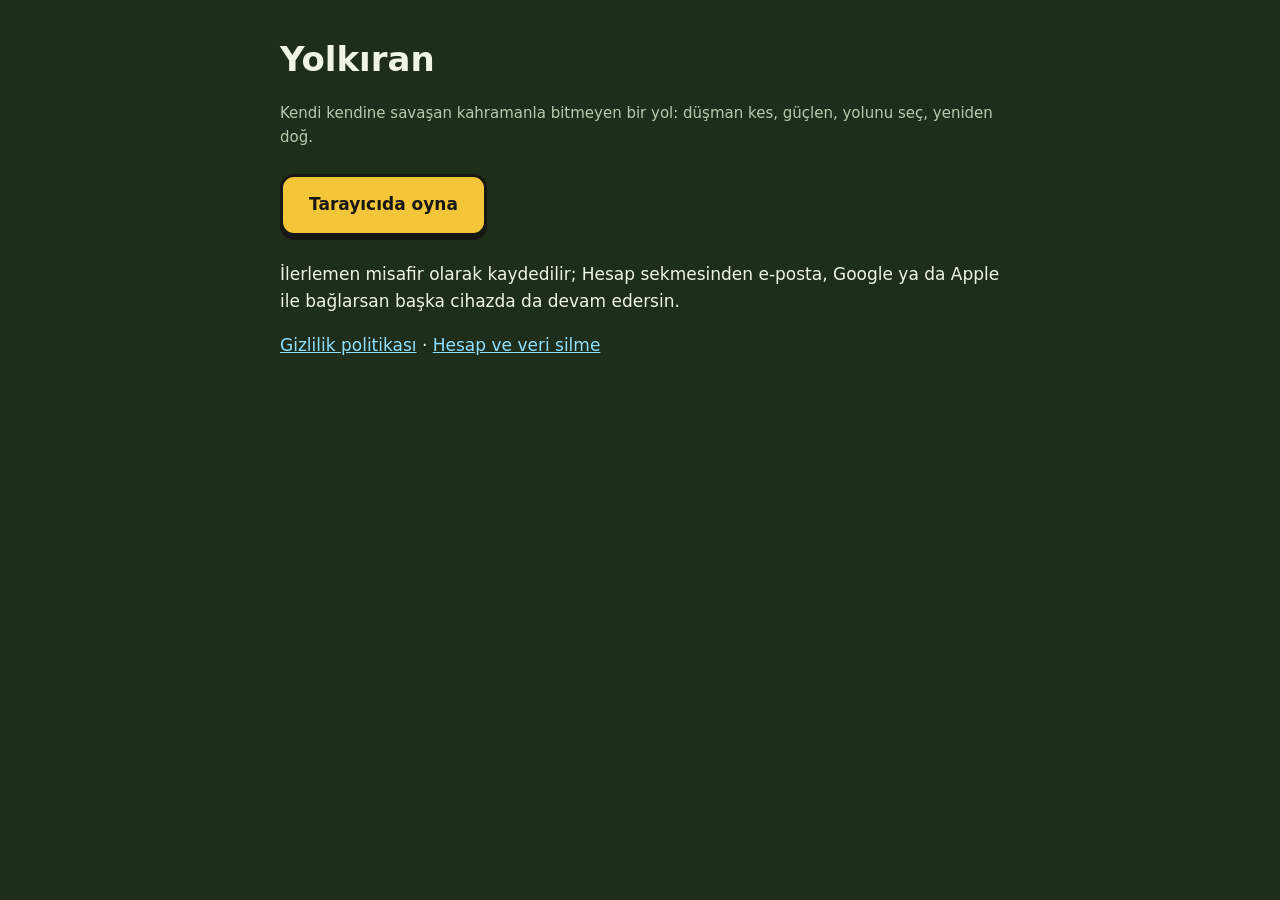
==== index.html @ 31795966 "Yolkıran: tarayıcı sürümü, gizlilik ve hesap silme sayfaları" ====
<!doctype html><html lang="tr"><head><meta charset="utf-8"><meta name="viewport" content="width=device-width, initial-scale=1"><title>Yolkıran</title><link rel="stylesheet" href="stil.css"></head><body><main>
<h1>Yolkıran</h1>
<p class="muted">Kendi kendine savaşan kahramanla bitmeyen bir yol: düşman kes, güçlen, yolunu seç, yeniden doğ.</p>
<p><a class="btn" href="oyna/">Tarayıcıda oyna</a></p>
<p>İlerlemen misafir olarak kaydedilir; Hesap sekmesinden e-posta, Google ya da Apple ile bağlarsan başka cihazda da devam edersin.</p>
<p><a href="gizlilik.html">Gizlilik politikası</a> · <a href="hesap-silme.html">Hesap ve veri silme</a></p>
</main></body></html>
---- stil.css ----
:root { color-scheme: dark; }
body { margin: 0; background: #1f2e1a; color: #eef4e6; font: 17px/1.6 ui-rounded, system-ui, -apple-system, 'Segoe UI', Roboto, sans-serif; }
main { max-width: 720px; margin: 0 auto; padding: 32px 20px 64px; }
h1 { font-size: 34px; margin: 0 0 4px; } h2 { font-size: 21px; margin: 32px 0 6px; color: #f3c63a; }
a { color: #8fe0ff; } .muted { color: #b9c9ad; font-size: 15px; }
.btn { display: inline-block; background: #f3c63a; color: #171714; font-weight: 900; text-decoration: none; padding: 14px 26px; border-radius: 14px; border: 3px solid #171714; box-shadow: 0 4px 0 #171714; margin: 8px 8px 8px 0; }
li { margin: 4px 0; }
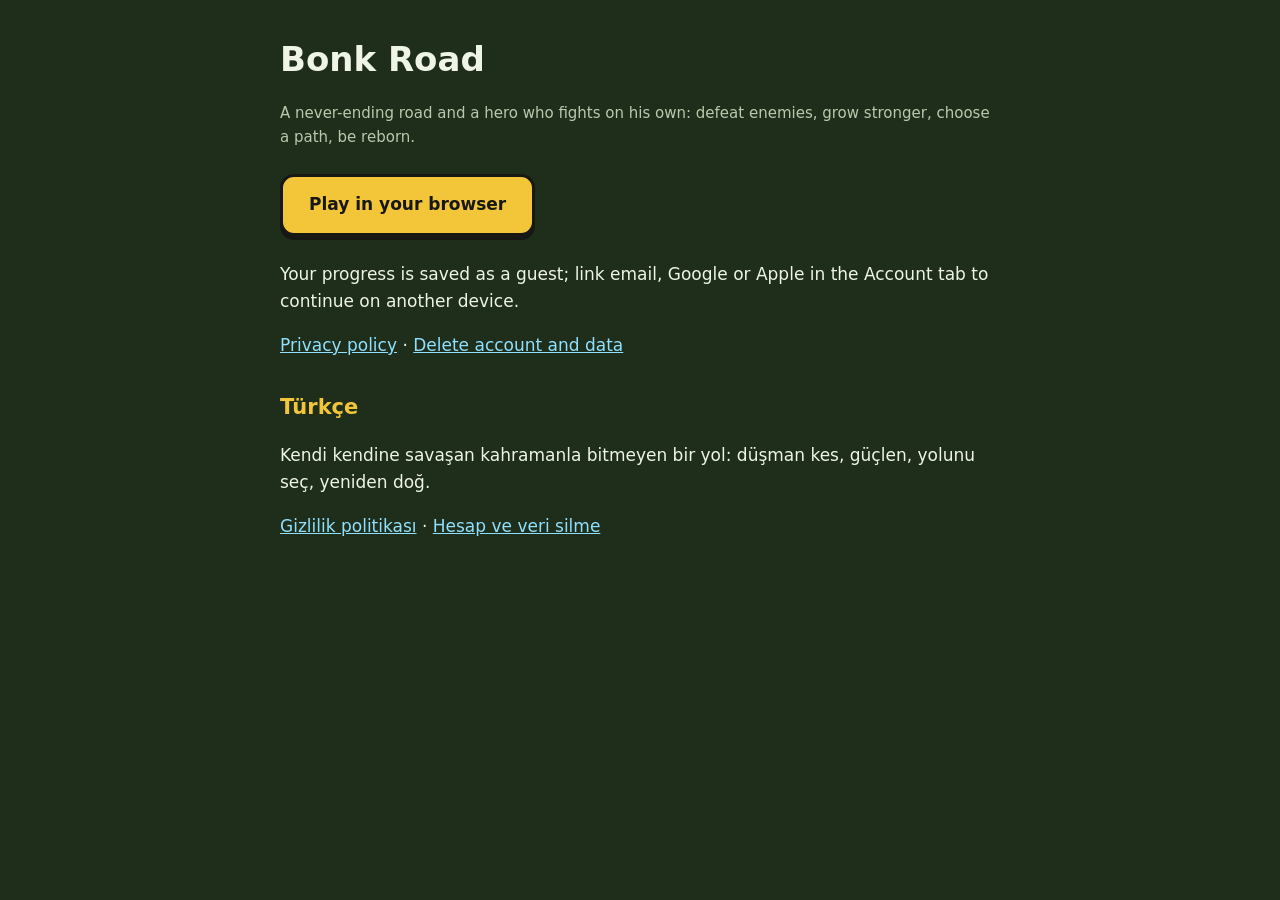
==== commit 4ea4e8f6: "Bonk Road: yeni ad, İngilizce, iki dilli sayfalar" ====
--- a/index.html
+++ b/index.html
@@ -1,7 +1,10 @@
-<!doctype html><html lang="tr"><head><meta charset="utf-8"><meta name="viewport" content="width=device-width, initial-scale=1"><title>Yolkıran</title><link rel="stylesheet" href="stil.css"></head><body><main>
-<h1>Yolkıran</h1>
-<p class="muted">Kendi kendine savaşan kahramanla bitmeyen bir yol: düşman kes, güçlen, yolunu seç, yeniden doğ.</p>
-<p><a class="btn" href="oyna/">Tarayıcıda oyna</a></p>
-<p>İlerlemen misafir olarak kaydedilir; Hesap sekmesinden e-posta, Google ya da Apple ile bağlarsan başka cihazda da devam edersin.</p>
+<!doctype html><html lang="en"><head><meta charset="utf-8"><meta name="viewport" content="width=device-width, initial-scale=1"><title>Bonk Road</title><link rel="stylesheet" href="stil.css"></head><body><main>
+<h1>Bonk Road</h1>
+<p class="muted">A never-ending road and a hero who fights on his own: defeat enemies, grow stronger, choose a path, be reborn.</p>
+<p><a class="btn" href="oyna/">Play in your browser</a></p>
+<p>Your progress is saved as a guest; link email, Google or Apple in the Account tab to continue on another device.</p>
+<p><a href="privacy.html">Privacy policy</a> · <a href="delete-account.html">Delete account and data</a></p>
+<h2>Türkçe</h2>
+<p>Kendi kendine savaşan kahramanla bitmeyen bir yol: düşman kes, güçlen, yolunu seç, yeniden doğ.</p>
 <p><a href="gizlilik.html">Gizlilik politikası</a> · <a href="hesap-silme.html">Hesap ve veri silme</a></p>
 </main></body></html>
